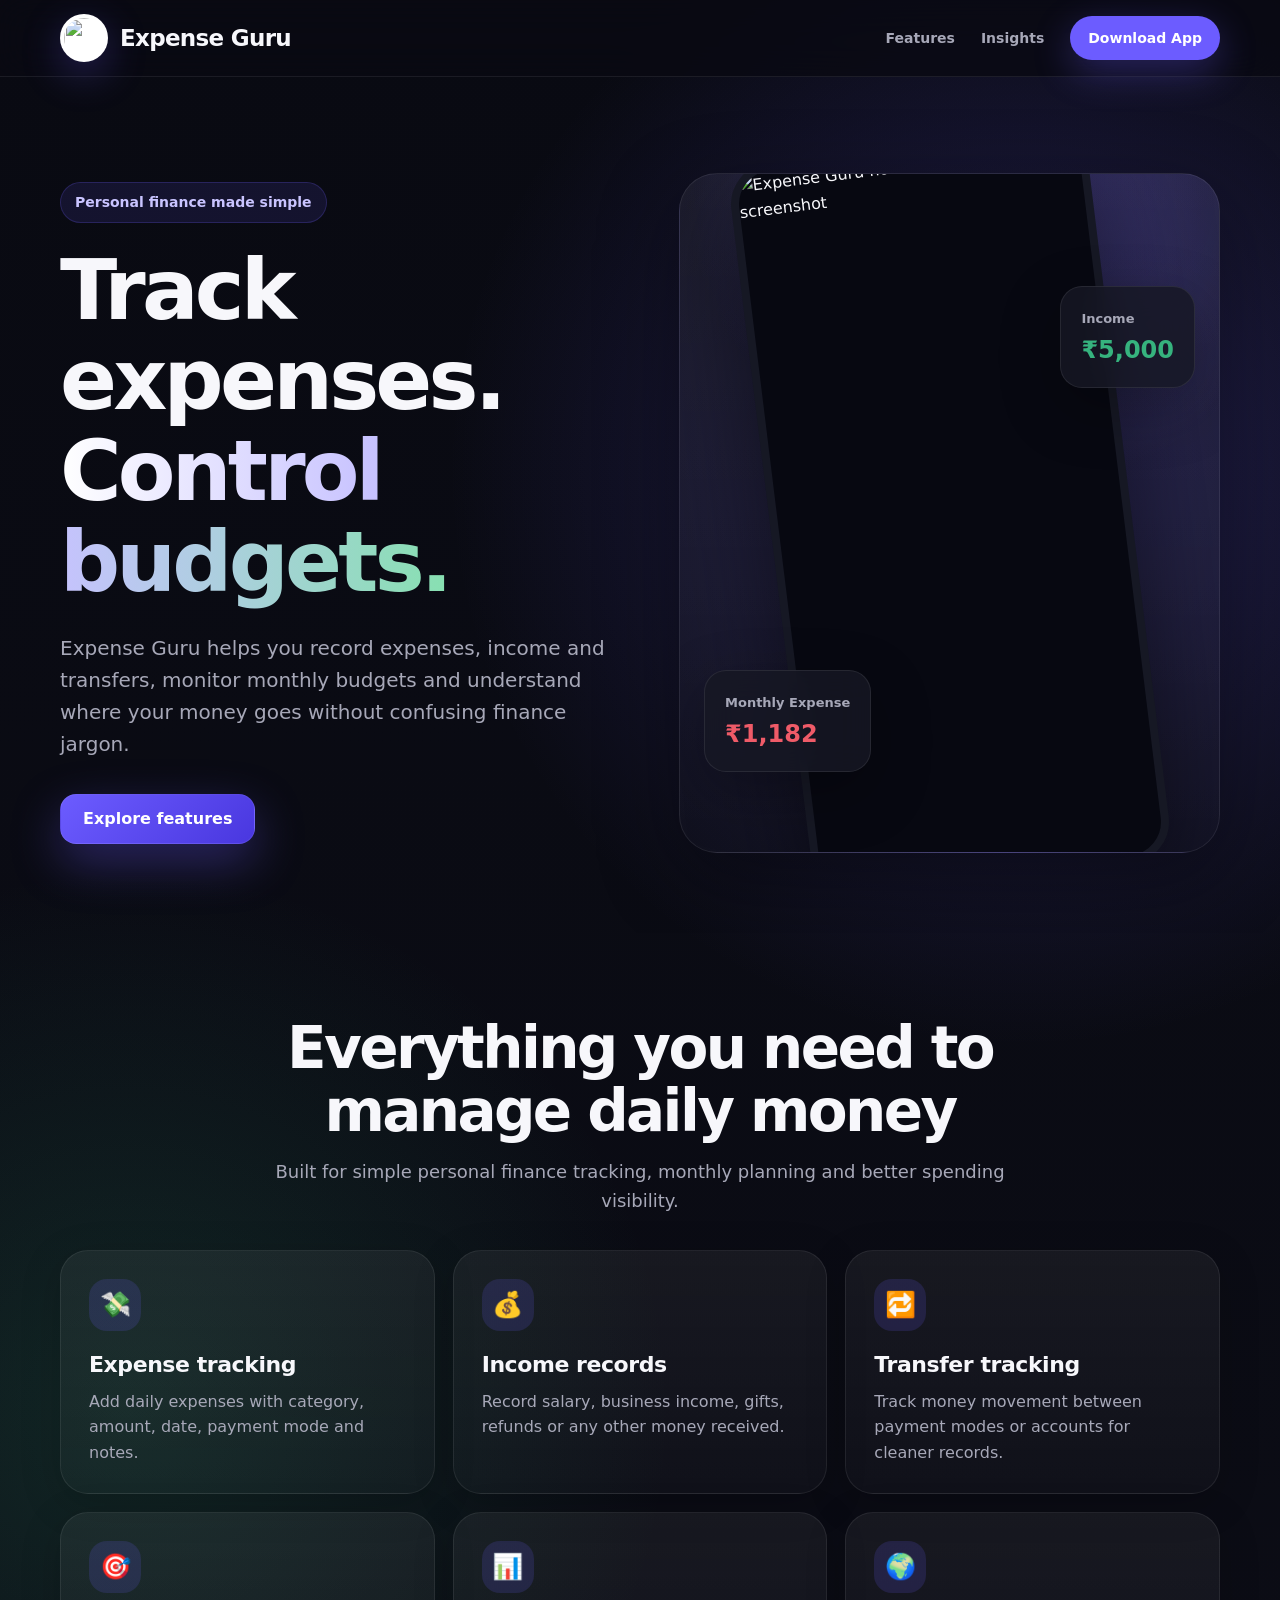
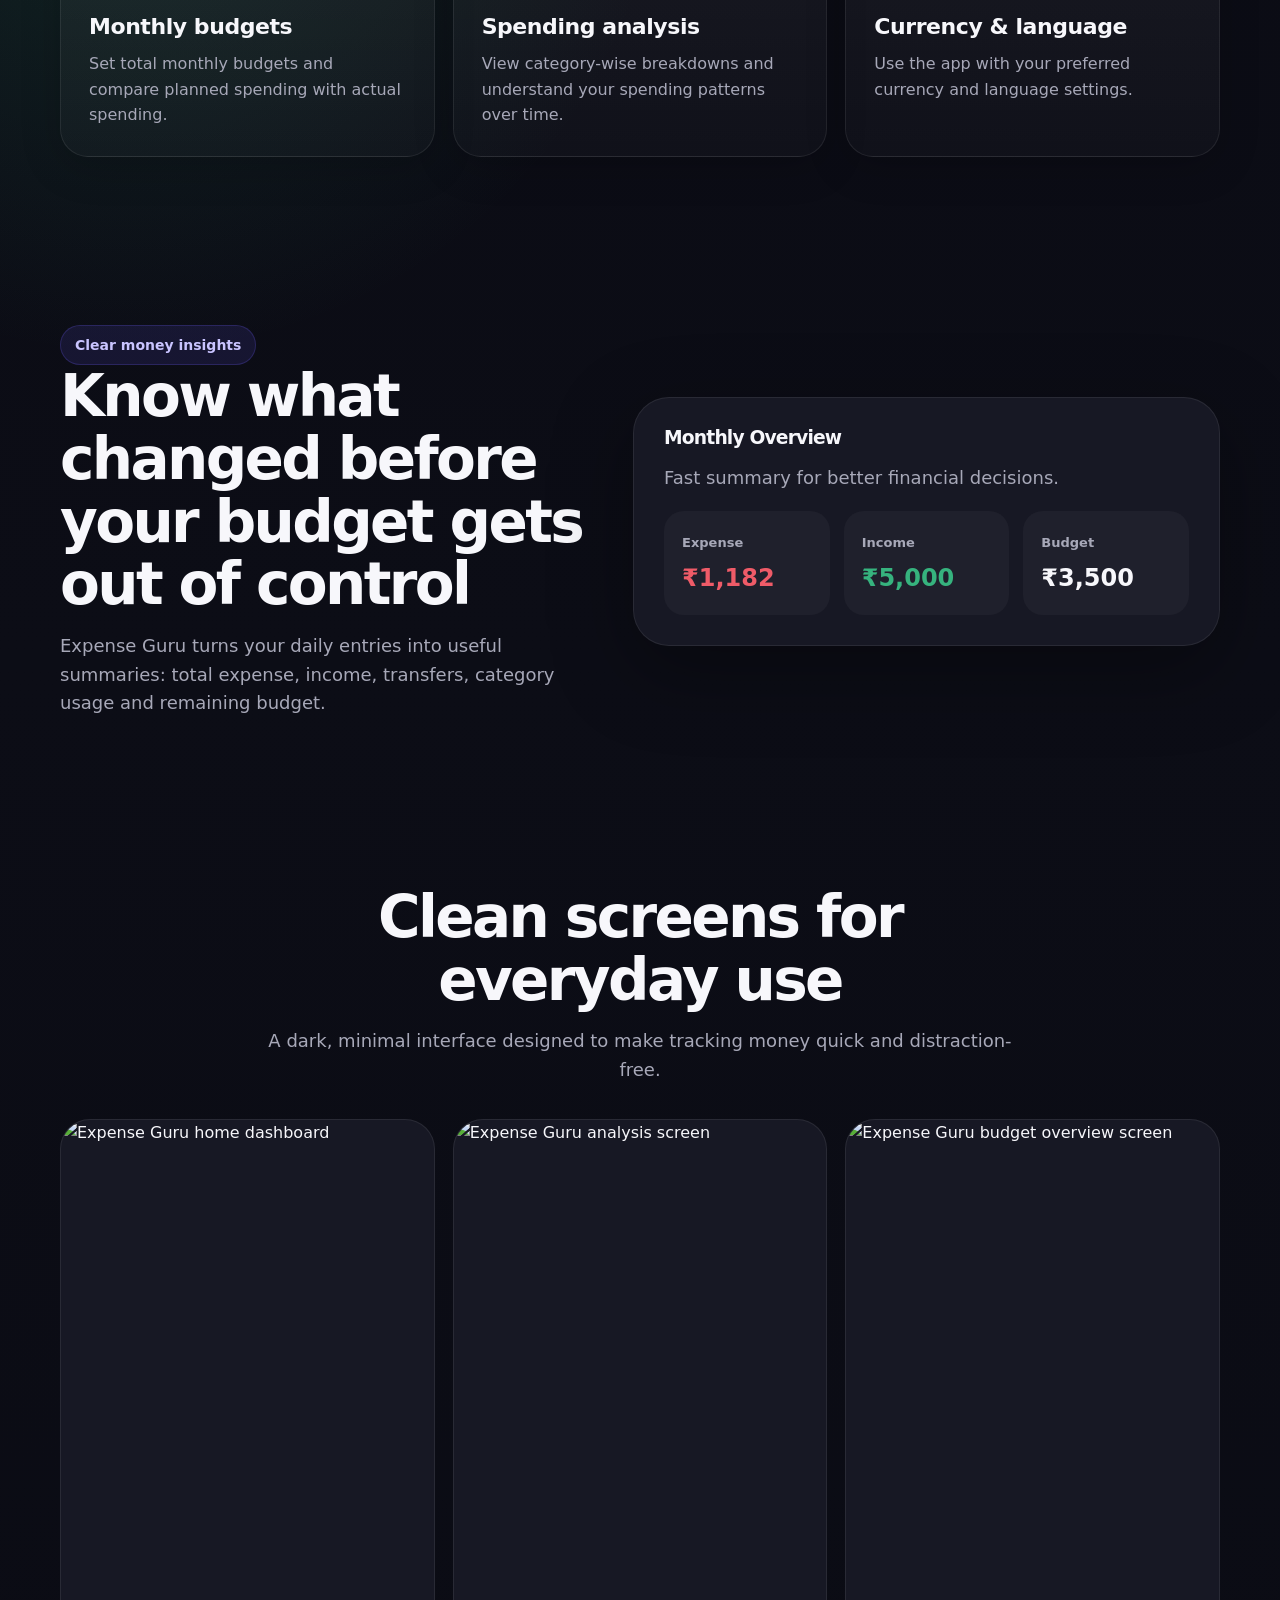
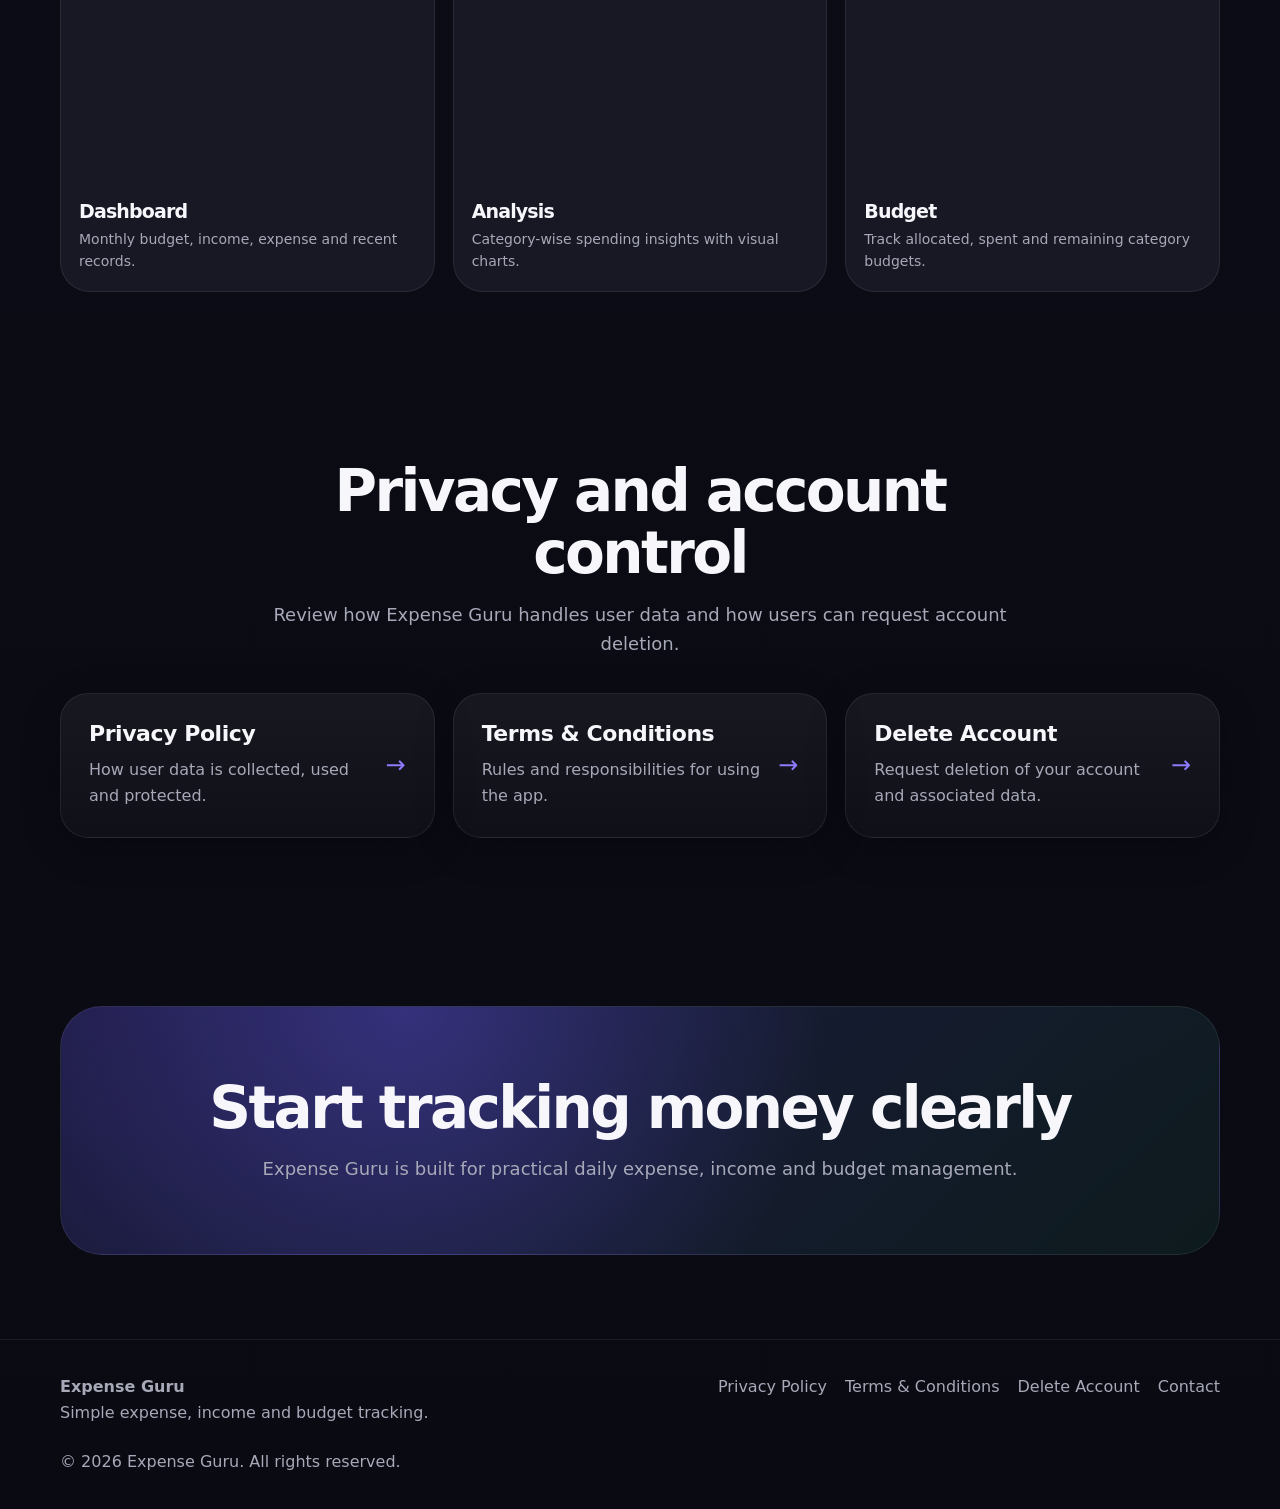
==== index.html @ 48d70ddb "Add files via upload" ====
<!doctype html>
<html lang="en">

<head>
    <meta charset="utf-8">
    <meta name="viewport" content="width=device-width,initial-scale=1">
    <title>Expense Guru - Expense Tracker, Budget Planner & Money Manager</title>
    <link rel="icon" href="assets/favicon.png" sizes="any">
    <meta name="description"
        content="Expense Guru helps you track expenses, income, transfers, monthly budgets and spending insights in a clean personal finance app.">
    <meta name="robots" content="index, follow">
    <link rel="canonical" href="https://bhaskarperurii.github.io/expense-guru/">
    <meta property="og:title" content="Expense Guru - Expense Tracker, Budget Planner & Money Manager">
    <meta property="og:description"
        content="Expense Guru helps you track expenses, income, transfers, monthly budgets and spending insights in a clean personal finance app.">
    <meta property="og:type" content="website">
    <meta property="og:url" content="https://bhaskarperurii.github.io/expense-guru/">
    <meta name="theme-color" content="#090a12">
    <link rel="stylesheet" href="styles.css">
    <script
        type="application/ld+json">{"@context":"https://schema.org","@type":"MobileApplication","name":"Expense Guru","operatingSystem":"Android","applicationCategory":"FinanceApplication","description":"Expense Guru helps users track expenses, income, transfers, budgets and spending insights in a simple mobile app.","offers":{"@type":"Offer","price":"0","priceCurrency":"INR"}}</script>
</head>

<body>
    <header class="site-header">
        <div class="container nav">
            <a class="logo" href="index.html" aria-label="Expense Guru Home"><img class="logo-mark" src="/assets/favicon.png"/><span>Expense Guru</span>
                </a><button class="menu-btn" data-menu-btn
                aria-label="Open navigation" aria-expanded="false">☰</button>
            <nav class="nav-links" data-nav-links>
                <a href="index.html#features">Features</a>
                <a href="index.html#insights">Insights</a>
                <a href="#" class="nav-cta">Download App</a>
            </nav>
        </div>
    </header>
    <main>
        <section class="hero">
            <div class="container hero-grid">
                <div><span class="eyebrow">Personal finance made simple</span>
                    <h1>Track expenses. <span class="gradient-text">Control budgets.</span></h1>
                    <p>Expense Guru helps you record expenses, income and transfers, monitor monthly budgets and
                        understand where your money goes without confusing finance jargon.</p>
                    <div class="hero-actions">
                        <a class="btn btn-primary" href="#features">Explore features</a>
                        </div>
                </div>
                <div class="hero-card" aria-label="Expense Guru app preview">
                    <div class="phone-stack">
                        <div class="phone"><img src="assets/home.png" alt="Expense Guru home dashboard screenshot">
                        </div>
                    </div>
                    <div class="float-card float-1"><span>Monthly Expense</span><strong class="negative">₹1,182</strong>
                    </div>
                    <div class="float-card float-2"><span>Income</span><strong class="positive">₹5,000</strong></div>
                </div>
            </div>
        </section>
        <section class="section" id="features">
            <div class="container">
                <div class="section-head center">
                    <h2>Everything you need to manage daily money</h2>
                    <p class="lead">Built for simple personal finance tracking, monthly planning and better spending
                        visibility.</p>
                </div>
                <div class="feature-grid">
                    <article class="card">
                        <div class="icon">💸</div>
                        <h3>Expense tracking</h3>
                        <p>Add daily expenses with category, amount, date, payment mode and notes.</p>
                    </article>
                    <article class="card">
                        <div class="icon">💰</div>
                        <h3>Income records</h3>
                        <p>Record salary, business income, gifts, refunds or any other money received.</p>
                    </article>
                    <article class="card">
                        <div class="icon">🔁</div>
                        <h3>Transfer tracking</h3>
                        <p>Track money movement between payment modes or accounts for cleaner records.</p>
                    </article>
                    <article class="card">
                        <div class="icon">🎯</div>
                        <h3>Monthly budgets</h3>
                        <p>Set total monthly budgets and compare planned spending with actual spending.</p>
                    </article>
                    <article class="card">
                        <div class="icon">📊</div>
                        <h3>Spending analysis</h3>
                        <p>View category-wise breakdowns and understand your spending patterns over time.</p>
                    </article>
                    <article class="card">
                        <div class="icon">🌍</div>
                        <h3>Currency & language</h3>
                        <p>Use the app with your preferred currency and language settings.</p>
                    </article>
                </div>
            </div>
        </section>
        <section class="section" id="insights">
            <div class="container split">
                <div><span class="eyebrow">Clear money insights</span>
                    <h2>Know what changed before your budget gets out of control</h2>
                    <p class="lead">Expense Guru turns your daily entries into useful summaries: total expense, income,
                        transfers, category usage and remaining budget.</p>
                </div>
                <div class="mock-dashboard">
                    <h3>Monthly Overview</h3>
                    <p class="lead">Fast summary for better financial decisions.</p>
                    <div class="stat-row">
                        <div class="stat"><span>Expense</span><strong class="negative">₹1,182</strong></div>
                        <div class="stat"><span>Income</span><strong class="positive">₹5,000</strong></div>
                        <div class="stat"><span>Budget</span><strong>₹3,500</strong></div>
                    </div>
                </div>
            </div>
        </section>
        <section class="section" id="screens">
            <div class="container">
                <div class="section-head center">
                    <h2>Clean screens for everyday use</h2>
                    <p class="lead">A dark, minimal interface designed to make tracking money quick and
                        distraction-free.</p>
                </div>
                <div class="screen-grid">
                    <article class="screen-card"><img src="assets/home.png" alt="Expense Guru home dashboard">
                        <div>
                            <h3>Dashboard</h3>
                            <p>Monthly budget, income, expense and recent records.</p>
                        </div>
                    </article>
                    <article class="screen-card"><img src="assets/analysis.png" alt="Expense Guru analysis screen">
                        <div>
                            <h3>Analysis</h3>
                            <p>Category-wise spending insights with visual charts.</p>
                        </div>
                    </article>
                    <article class="screen-card"><img src="assets/budget.png" alt="Expense Guru budget overview screen">
                        <div>
                            <h3>Budget</h3>
                            <p>Track allocated, spent and remaining category budgets.</p>
                        </div>
                    </article>
                </div>
            </div>
        </section>
        <section class="section" id="privacy">
            <div class="container">
                <div class="section-head center">
                    <h2>Privacy and account control</h2>
                    <p class="lead">Review how Expense Guru handles user data and how users can request account
                        deletion.</p>
                </div>
                <div class="policy-links"><a class="card policy-card" href="privacy-policy.html">
                        <div>
                            <h3>Privacy Policy</h3>
                            <p>How user data is collected, used and protected.</p>
                        </div><span class="arrow">→</span>
                    </a><a class="card policy-card" href="terms-and-conditions.html">
                        <div>
                            <h3>Terms & Conditions</h3>
                            <p>Rules and responsibilities for using the app.</p>
                        </div><span class="arrow">→</span>
                    </a><a class="card policy-card" href="delete-account.html">
                        <div>
                            <h3>Delete Account</h3>
                            <p>Request deletion of your account and associated data.</p>
                        </div><span class="arrow">→</span>
                    </a></div>
            </div>
        </section>
        <section class="section">
            <div class="container">
                <div class="cta">
                    <h2>Start tracking money clearly</h2>
                    <p class="lead">Expense Guru is built for practical daily expense, income and budget management.</p>
                </div>
            </div>
        </section>
    </main>
    <footer class="site-footer">
        <div class="container footer-grid">
            <div><strong>Expense Guru</strong><br><span>Simple expense, income and budget tracking.</span></div>
            <div class="footer-links"><a href="privacy-policy.html">Privacy Policy</a><a
                    href="terms-and-conditions.html">Terms & Conditions</a><a href="delete-account.html">Delete
                    Account</a><a href="mailto:support@expguru.ai">Contact</a></div>
            <div>© <span data-year></span> Expense Guru. All rights reserved.</div>
        </div>
    </footer>
    <script src="script.js"></script>
</body>

</html>
---- styles.css ----
:root {
    --bg: #090a12;
    --surface: #171824;
    --surface2: #1e2030;
    --border: rgba(255, 255, 255, .08);
    --text: #f7f7fb;
    --muted: #a7a8b8;
    --primary: #6c5cff;
    --income: #36b37e;
    --expense: #ef5b68;
    --radius: 28px;
    --max: 1160px
}

* {
    box-sizing: border-box
}

html {
    scroll-behavior: smooth
}

body {
    margin: 0;
    font-family: Inter, system-ui, -apple-system, BlinkMacSystemFont, "Segoe UI", Roboto, Arial, sans-serif;
    color: var(--text);
    background: radial-gradient(circle at 80% 10%, rgba(108, 92, 255, .25), transparent 36rem), radial-gradient(circle at 10% 30%, rgba(54, 179, 126, .16), transparent 34rem), linear-gradient(180deg, #090a12, #0c0d16 48%, #090a12);
    line-height: 1.6
}

a {
    color: inherit;
    text-decoration: none
}

img {
    max-width: 100%;
    display: block
}

.container {
    width: min(var(--max), calc(100% - 40px));
    margin-inline: auto
}

.site-header {
    position: sticky;
    top: 0;
    z-index: 50;
    backdrop-filter: blur(18px);
    background: rgba(9, 10, 18, .78);
    border-bottom: 1px solid var(--border)
}

.nav {
    min-height: 76px;
    display: flex;
    align-items: center;
    justify-content: space-between;
    gap: 24px
}

.logo {
    display: inline-flex;
    align-items: center;
    gap: 12px;
    font-weight: 850;
    letter-spacing: -.03em;
    font-size: 23px
}

.logo-mark {
    width: 48px;
    height: 48px;
    border-radius: 24px;
    display: grid;
    place-items: center;
    padding: 4px;
    background-color:#ffffff;
    box-shadow: 0 12px 40px rgba(108, 92, 255, .3);
    font-weight: 900
}

.nav-links {
    display: flex;
    align-items: center;
    gap: 26px;
    color: var(--muted);
    font-weight: 650;
    font-size: 14px
}

.nav-links a:hover {
    color: var(--text)
}

.nav-cta {
    padding: 11px 18px;
    border-radius: 999px;
    background: var(--primary);
    color: #fff !important;
    box-shadow: 0 12px 38px rgba(108, 92, 255, .32)
}

.menu-btn {
    display: none;
    border: 1px solid var(--border);
    background: var(--surface);
    color: var(--text);
    border-radius: 14px;
    padding: 10px 12px;
    font-size: 18px
}

.hero {
    padding: 96px 0 80px;
    overflow: hidden
}

.hero-grid {
    display: grid;
    grid-template-columns: 1.02fr .98fr;
    gap: 56px;
    align-items: center
}

.eyebrow {
    display: inline-flex;
    align-items: center;
    gap: 10px;
    color: #c9c4ff;
    background: rgba(108, 92, 255, .12);
    border: 1px solid rgba(108, 92, 255, .22);
    padding: 8px 14px;
    border-radius: 999px;
    font-size: 14px;
    font-weight: 700
}

h1,
h2,
h3 {
    line-height: 1.08;
    margin: 0;
    letter-spacing: -.045em
}

h1 {
    margin-top: 22px;
    font-size: clamp(48px, 7vw, 84px)
}

.gradient-text {
    background: linear-gradient(90deg, #fff, #c7c2ff 44%, #87e0b1);
    -webkit-background-clip: text;
    background-clip: text;
    color: transparent
}

.hero p {
    margin: 24px 0 0;
    max-width: 620px;
    color: var(--muted);
    font-size: 20px
}

.hero-actions {
    display: flex;
    gap: 14px;
    flex-wrap: wrap;
    margin-top: 34px
}

.btn {
    display: inline-flex;
    align-items: center;
    justify-content: center;
    min-height: 50px;
    padding: 0 22px;
    border-radius: 16px;
    border: 1px solid var(--border);
    font-weight: 800
}

.btn-primary {
    background: linear-gradient(135deg, var(--primary), #4937df);
    color: #fff;
    box-shadow: 0 18px 48px rgba(108, 92, 255, .34)
}

.btn-secondary {
    background: rgba(255, 255, 255, .04);
    color: var(--text)
}

.hero-card {
    position: relative;
    border-radius: 38px;
    min-height: 680px;
    background: linear-gradient(180deg, rgba(255, 255, 255, .06), rgba(255, 255, 255, .02)), radial-gradient(circle at 60% 0%, rgba(108, 92, 255, .3), transparent 20rem);
    border: 1px solid var(--border);
    box-shadow: 0 24px 80px rgba(0, 0, 0, .35);
    overflow: hidden;
    padding: 28px
}

.phone-stack {
    position: absolute;
    inset: 28px;
    display: grid;
    place-items: center
}

.phone {
    width: min(78%, 360px);
    aspect-ratio: 9/18.5;
    border-radius: 42px;
    background: #070811;
    border: 8px solid #161824;
    box-shadow: 0 34px 100px rgba(0, 0, 0, .55);
    overflow: hidden;
    transform: rotate(-7deg)
}

.phone img {
    width: 100%;
    height: 100%;
    object-fit: cover
}

.float-card {
    position: absolute;
    padding: 18px 20px;
    border-radius: 22px;
    background: rgba(23, 24, 36, .82);
    border: 1px solid var(--border);
    backdrop-filter: blur(16px);
    box-shadow: 0 20px 60px rgba(0, 0, 0, .28)
}

.float-card strong {
    display: block;
    font-size: 24px
}

.float-card span {
    color: var(--muted);
    font-size: 13px;
    font-weight: 700
}

.float-1 {
    left: 24px;
    bottom: 80px
}

.float-2 {
    right: 24px;
    top: 112px
}

.positive {
    color: var(--income)
}

.negative {
    color: var(--expense)
}

.section {
    padding: 84px 0
}

.section-head {
    max-width: 760px;
    margin-bottom: 34px
}

.section-head.center {
    margin-inline: auto;
    text-align: center
}

.section h2 {
    font-size: clamp(36px, 5vw, 58px)
}

.lead {
    margin: 16px 0 0;
    color: var(--muted);
    font-size: 18px
}

.feature-grid,
.screen-grid,
.policy-links {
    display: grid;
    grid-template-columns: repeat(3, 1fr);
    gap: 18px
}

.card {
    background: linear-gradient(180deg, rgba(255, 255, 255, .055), rgba(255, 255, 255, .025));
    border: 1px solid var(--border);
    border-radius: var(--radius);
    padding: 28px;
    box-shadow: 0 10px 40px rgba(0, 0, 0, .18)
}

.icon {
    width: 52px;
    height: 52px;
    display: grid;
    place-items: center;
    border-radius: 18px;
    background: rgba(108, 92, 255, .16);
    color: #c9c4ff;
    font-size: 25px;
    margin-bottom: 22px
}

.card h3 {
    font-size: 22px;
    letter-spacing: -.02em
}

.card p {
    color: var(--muted);
    margin: 12px 0 0
}

.split {
    display: grid;
    grid-template-columns: .95fr 1.05fr;
    gap: 42px;
    align-items: center
}

.mock-dashboard {
    border-radius: 36px;
    padding: 30px;
    background: var(--surface);
    border: 1px solid var(--border);
    box-shadow: 0 24px 80px rgba(0, 0, 0, .35)
}

.stat-row {
    display: grid;
    grid-template-columns: repeat(3, 1fr);
    gap: 14px;
    margin-top: 18px
}

.stat {
    padding: 18px;
    border-radius: 20px;
    background: rgba(255, 255, 255, .035)
}

.stat span {
    color: var(--muted);
    font-size: 13px;
    font-weight: 700
}

.stat strong {
    display: block;
    font-size: 24px;
    margin-top: 4px
}

.screen-card {
    overflow: hidden;
    border-radius: 30px;
    border: 1px solid var(--border);
    background: var(--surface)
}

.screen-card img {
    aspect-ratio: 9/16;
    object-fit: cover;
    width: 100%
}

.screen-card div {
    padding: 18px
}

.screen-card h3 {
    font-size: 19px
}

.screen-card p {
    color: var(--muted);
    margin: 7px 0 0;
    font-size: 14px
}

.policy-card {
    display: flex;
    justify-content: space-between;
    gap: 18px;
    align-items: center;
    transition: .2s ease
}

.policy-card:hover {
    transform: translateY(-3px);
    border-color: rgba(108, 92, 255, .42)
}

.arrow {
    color: #8d7cff;
    font-size: 24px
}

.cta {
    text-align: center;
    padding: 70px 24px;
    border-radius: 42px;
    background: radial-gradient(circle at 30% 0%, rgba(108, 92, 255, .33), transparent 26rem), linear-gradient(135deg, rgba(108, 92, 255, .22), rgba(54, 179, 126, .1));
    border: 1px solid var(--border)
}

.site-footer {
    border-top: 1px solid var(--border);
    padding: 34px 0;
    color: var(--muted)
}

.footer-grid {
    display: flex;
    justify-content: space-between;
    gap: 24px;
    flex-wrap: wrap
}

.footer-links {
    display: flex;
    gap: 18px;
    flex-wrap: wrap
}

.page-hero {
    padding: 70px 0 42px
}

.page-hero h1 {
    font-size: clamp(42px, 6vw, 70px)
}

.page-hero p {
    color: var(--muted);
    max-width: 780px;
    font-size: 18px
}

.content {
    padding-bottom: 84px
}

.legal {
    background: var(--surface);
    border: 1px solid var(--border);
    border-radius: 34px;
    padding: clamp(24px, 5vw, 48px)
}

.legal h2 {
    font-size: 30px;
    margin-top: 36px
}

.legal h2:first-child {
    margin-top: 0
}

.legal h3 {
    font-size: 22px;
    margin-top: 28px
}

.legal p,
.legal li {
    color: var(--muted)
}

.legal a {
    color: #bcb6ff;
    text-decoration: underline
}

.notice {
    background: rgba(108, 92, 255, .12);
    border: 1px solid rgba(108, 92, 255, .28);
    padding: 18px;
    border-radius: 20px;
    color: #dcd9ff
}

.delete-box {
    margin-top: 24px;
    padding: 24px;
    border-radius: 24px;
    background: rgba(239, 91, 104, .08);
    border: 1px solid rgba(239, 91, 104, .22)
}

.steps {
    counter-reset: step;
    list-style: none;
    padding: 0
}

.steps li {
    counter-increment: step;
    display: grid;
    grid-template-columns: 42px 1fr;
    gap: 14px;
    margin: 18px 0
}

.steps li:before {
    content: counter(step);
    width: 42px;
    height: 42px;
    display: grid;
    place-items: center;
    background: var(--primary);
    color: #fff;
    border-radius: 14px;
    font-weight: 900
}

@media(max-width:900px) {
    .menu-btn {
        display: block
    }

    .nav-links {
        position: absolute;
        top: 76px;
        left: 20px;
        right: 20px;
        display: none;
        flex-direction: column;
        align-items: stretch;
        padding: 18px;
        border-radius: 22px;
        background: rgba(23, 24, 36, .96);
        border: 1px solid var(--border)
    }

    .nav-links.open {
        display: flex
    }

    .hero-grid,
    .split {
        grid-template-columns: 1fr
    }

    .hero {
        padding-top: 54px
    }

    .hero-card {
        min-height: 560px
    }

    .phone {
        width: min(72%, 310px)
    }

    .feature-grid,
    .screen-grid,
    .policy-links {
        grid-template-columns: 1fr
    }

    .stat-row {
        grid-template-columns: 1fr
    }
}

@media(max-width:520px) {
    .container {
        width: min(100% - 28px, var(--max))
    }

    .hero-actions {
        flex-direction: column
    }

    .btn {
        width: 100%
    }

    .float-card {
        display: none
    }

    .hero-card {
        min-height: 480px
    }
}
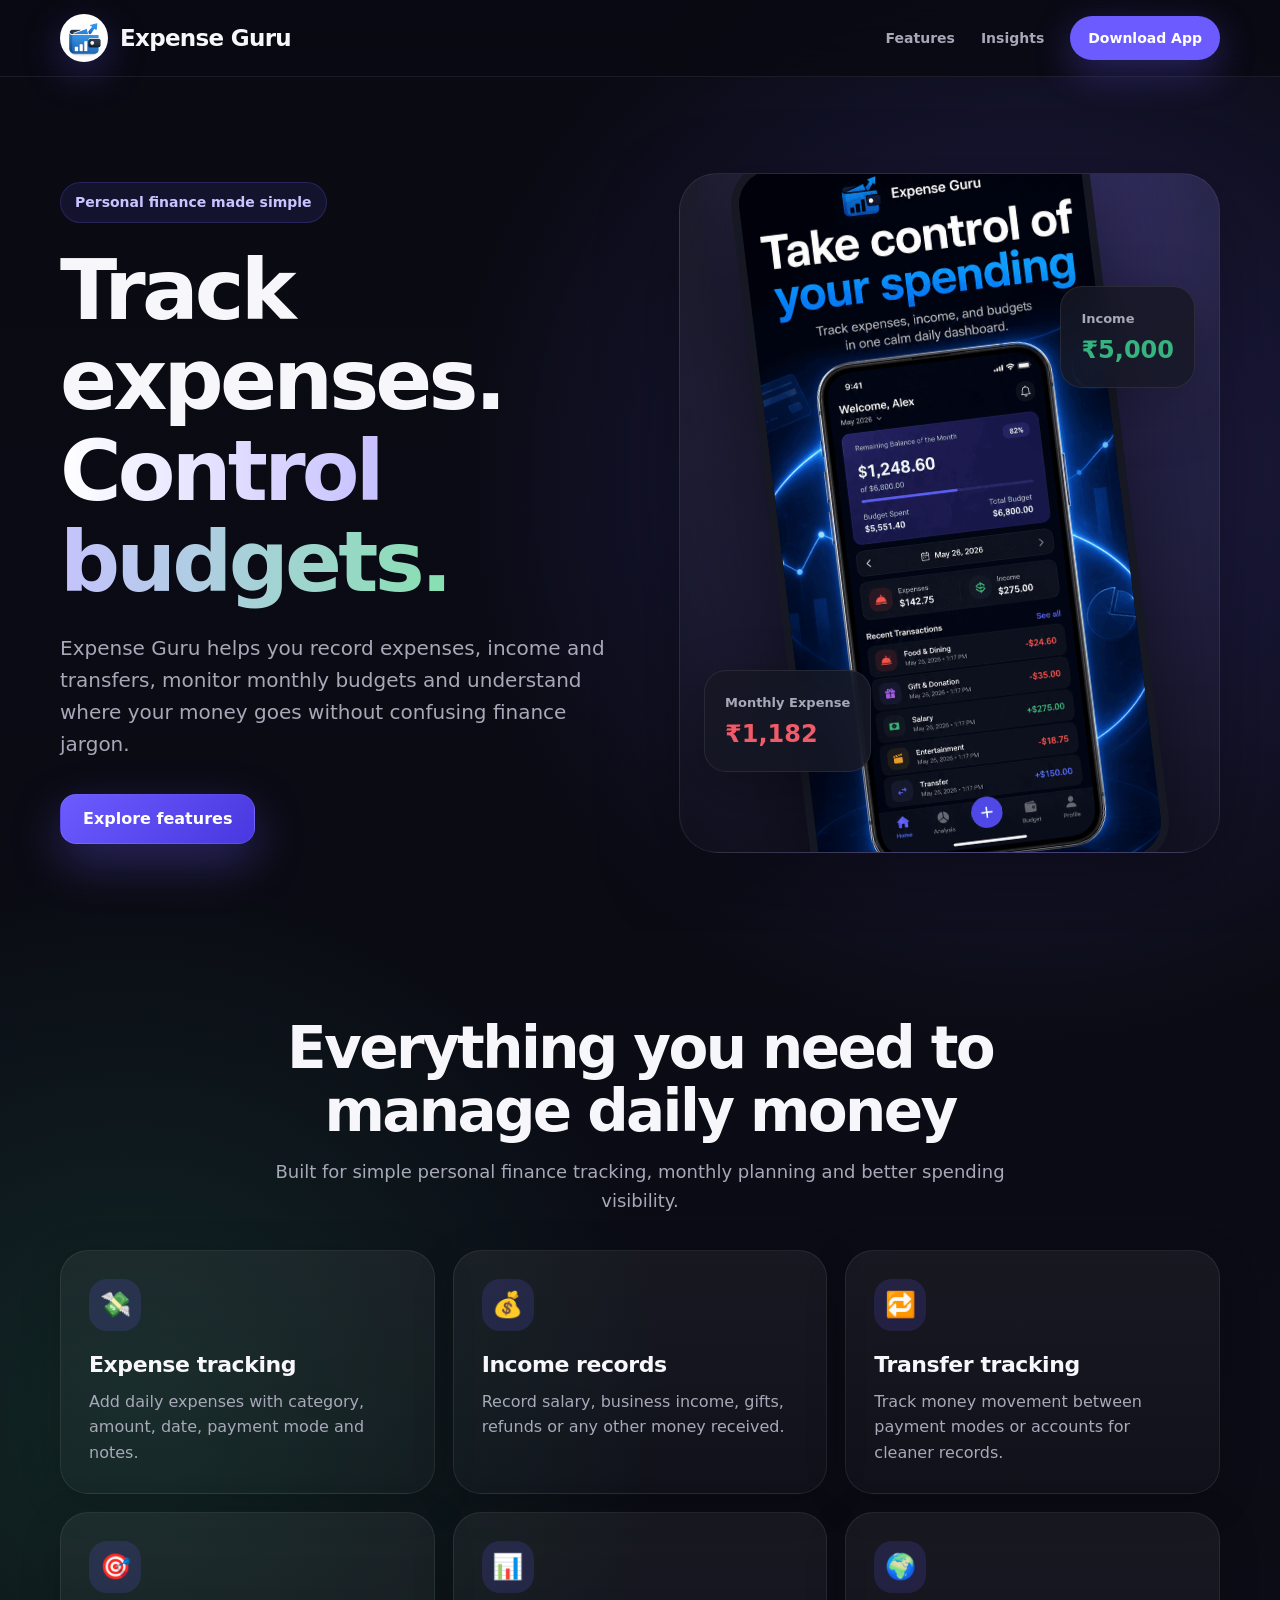
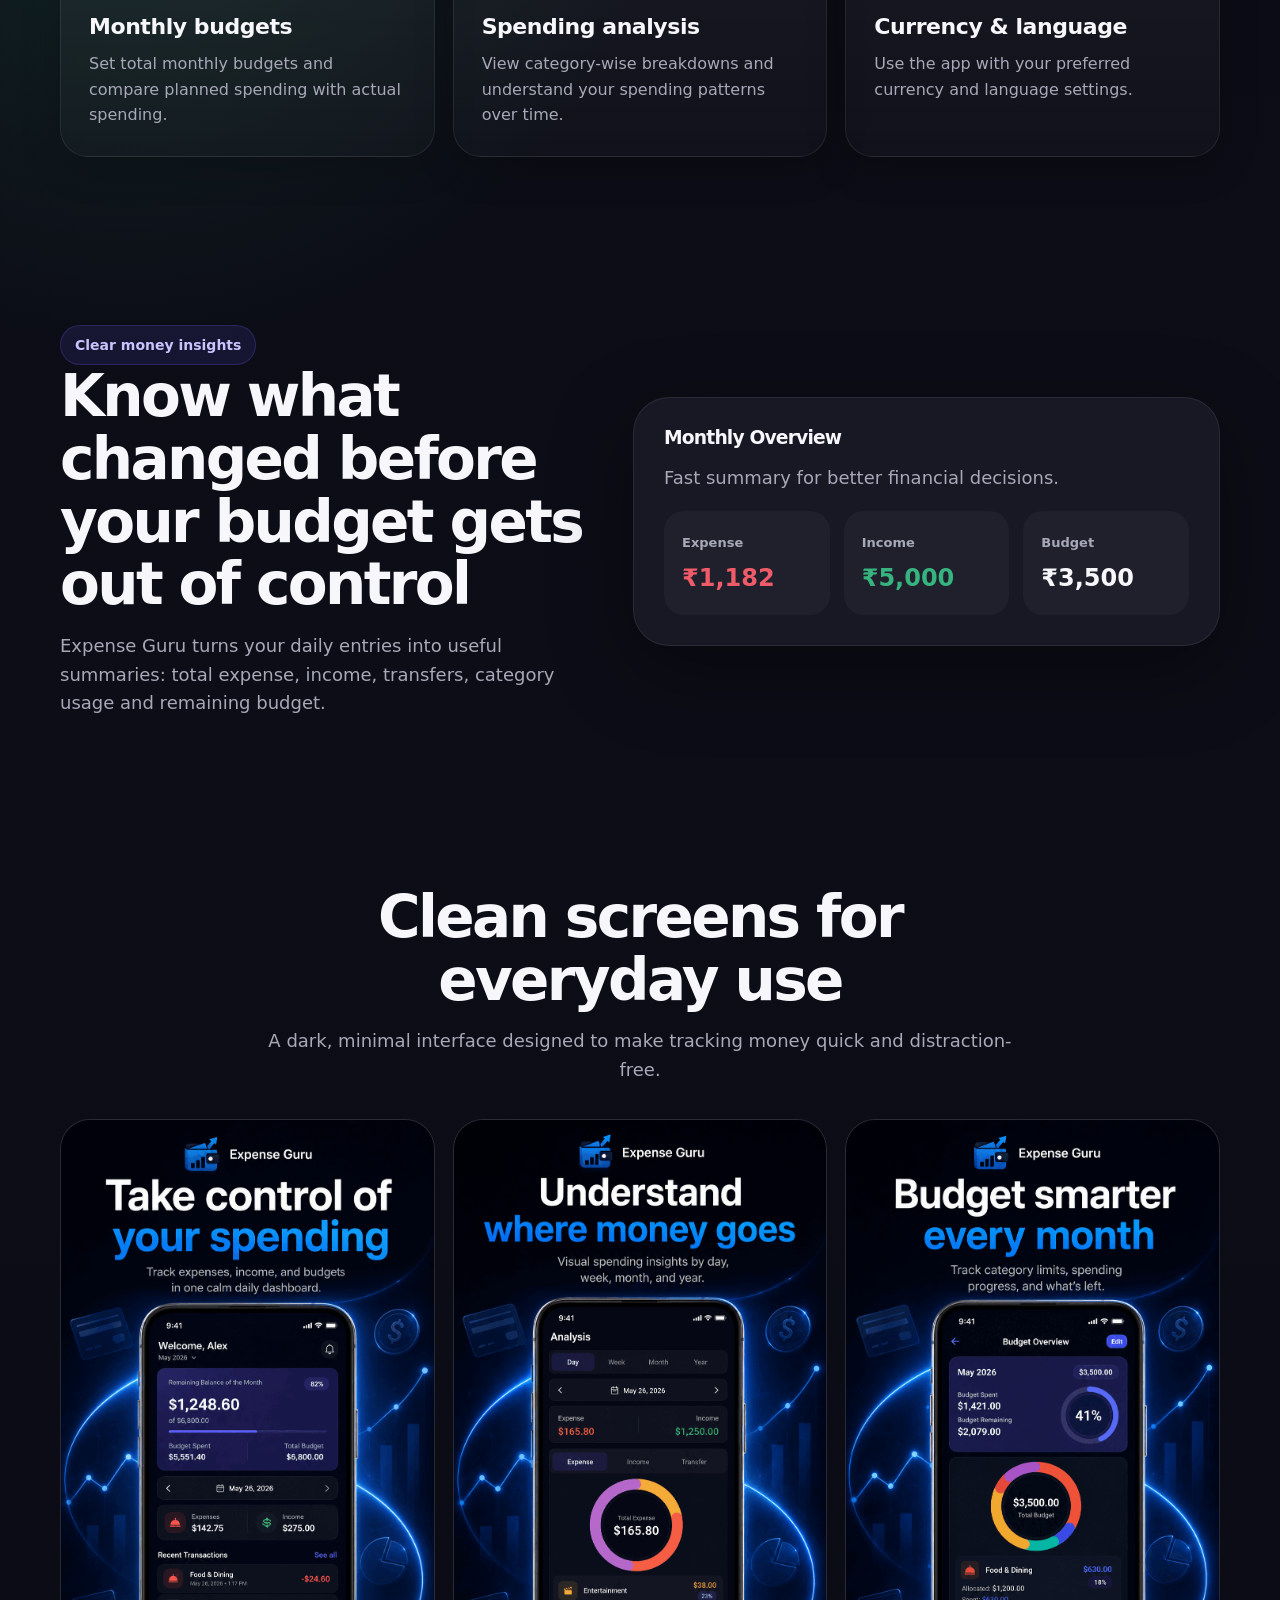
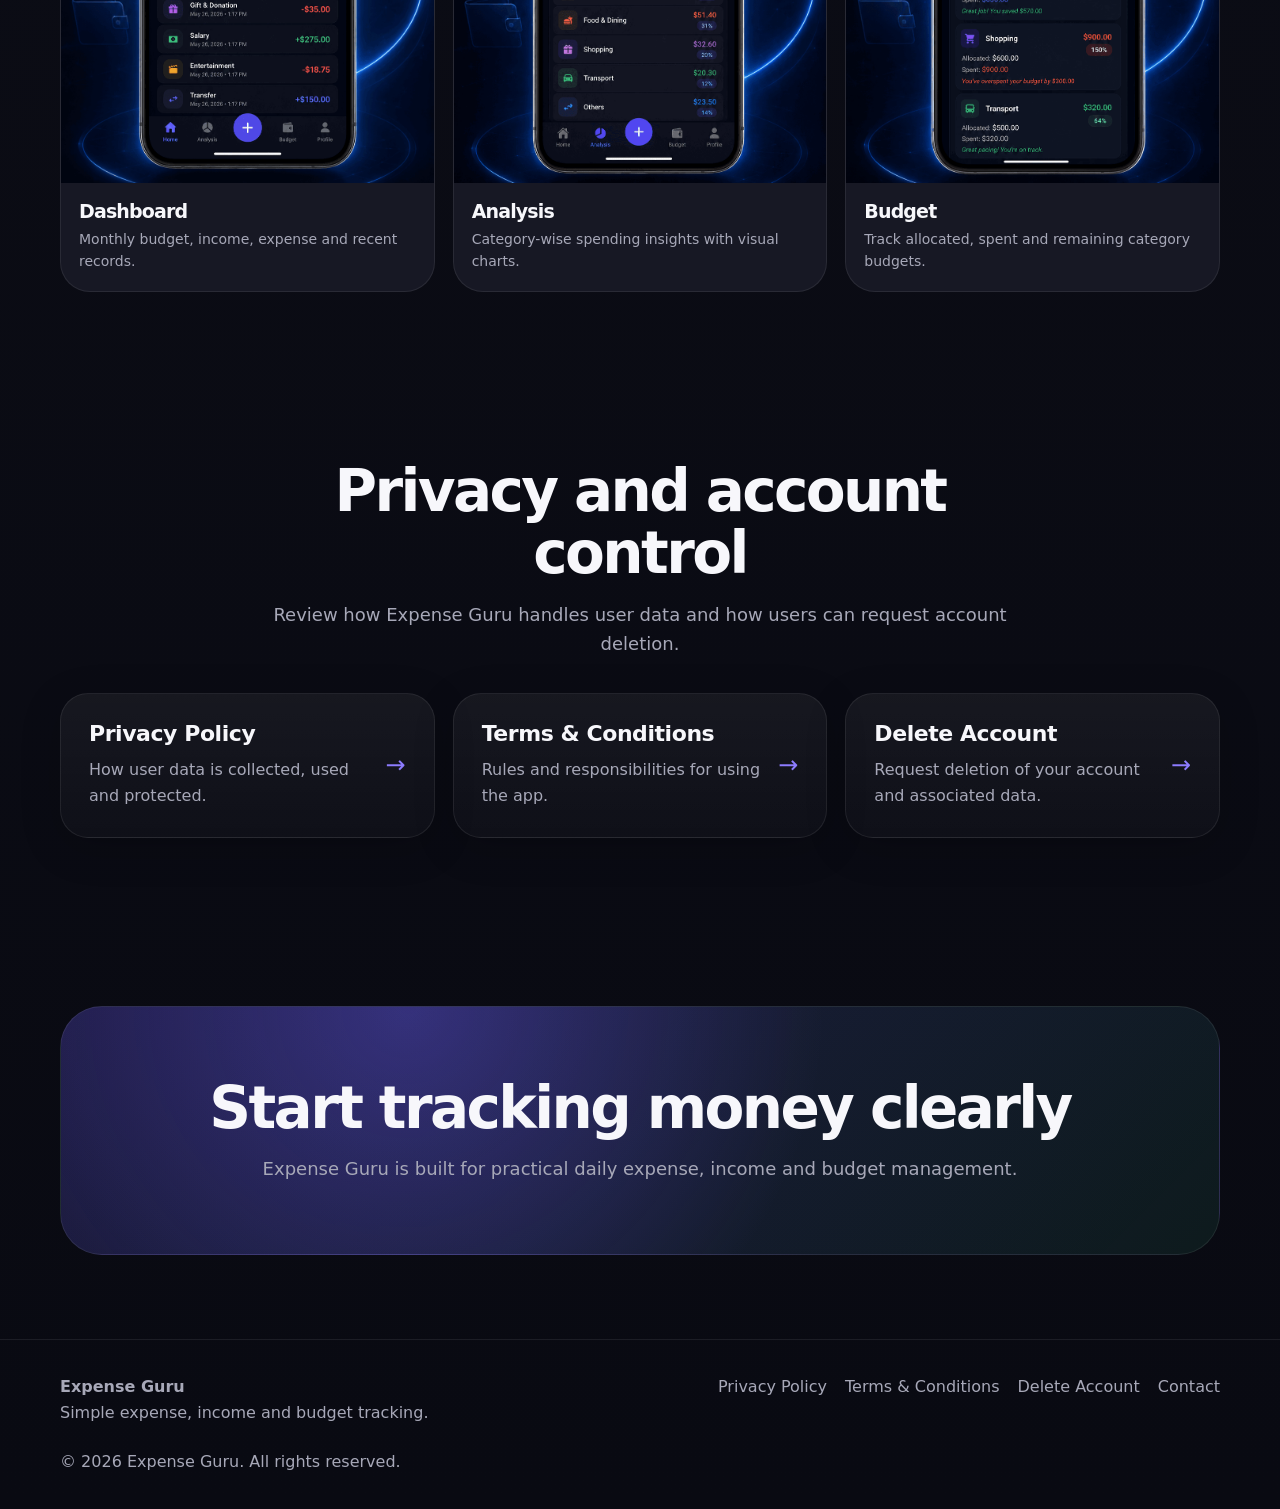
==== commit 74b5e185: "Update index.html" ====
--- a/index.html
+++ b/index.html
@@ -9,12 +9,12 @@
     <meta name="description"
         content="Expense Guru helps you track expenses, income, transfers, monthly budgets and spending insights in a clean personal finance app.">
     <meta name="robots" content="index, follow">
-    <link rel="canonical" href="https://bhaskarperurii.github.io/expense-guru/">
+    <link rel="canonical" href="https://expguru.ai/expense-guru/">
     <meta property="og:title" content="Expense Guru - Expense Tracker, Budget Planner & Money Manager">
     <meta property="og:description"
         content="Expense Guru helps you track expenses, income, transfers, monthly budgets and spending insights in a clean personal finance app.">
     <meta property="og:type" content="website">
-    <meta property="og:url" content="https://bhaskarperurii.github.io/expense-guru/">
+    <meta property="og:url" content="https://expguru.ai/expense-guru/">
     <meta name="theme-color" content="#090a12">
     <link rel="stylesheet" href="styles.css">
     <script
@@ -190,4 +190,4 @@
     <script src="script.js"></script>
 </body>
 
-</html>+</html>
